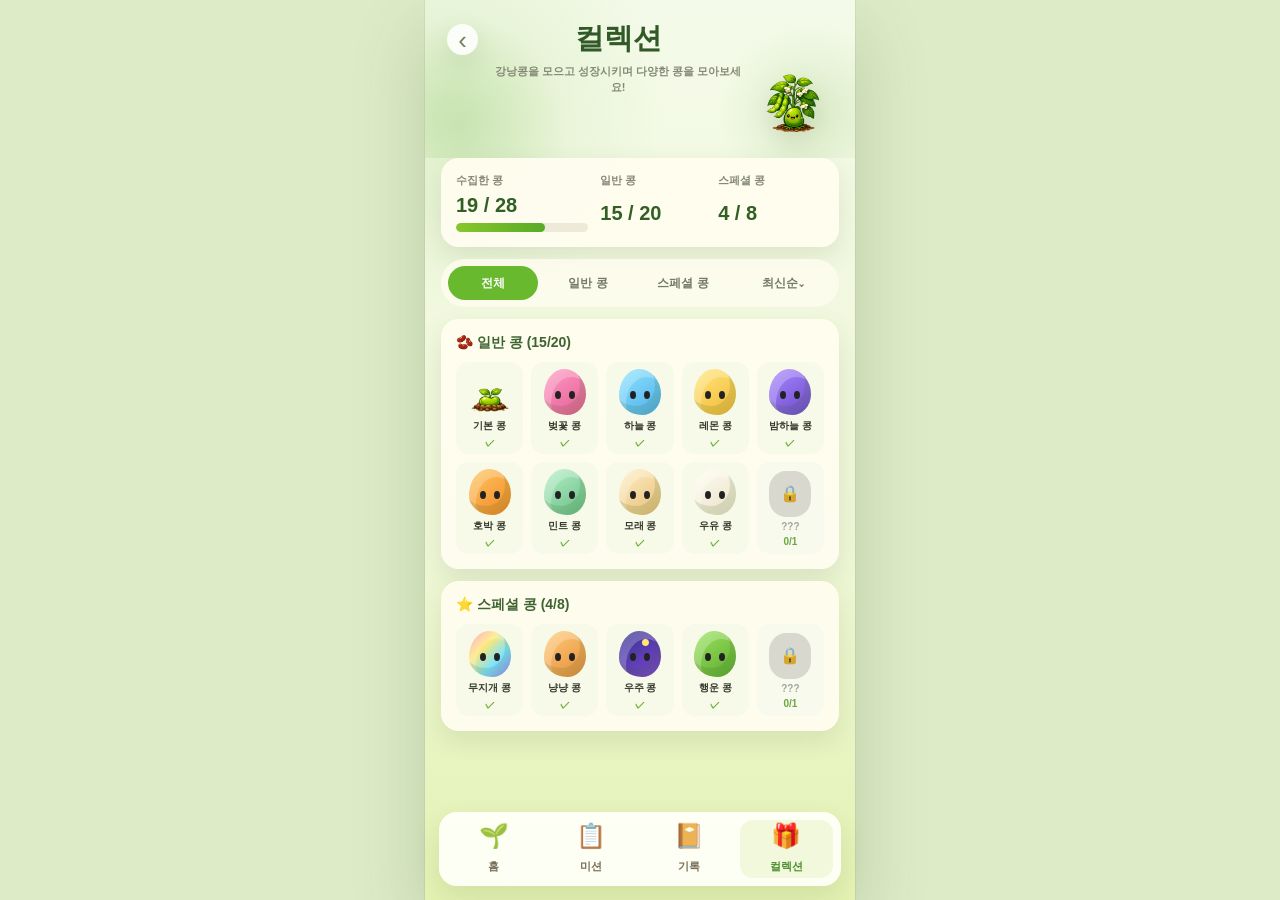
==== bean_grow_html/collection.html @ e089ffa1 "Add bean grow HTML app" ====
<!doctype html>
<html lang="ko">
  <head>
    <meta charset="utf-8" />
    <meta name="viewport" content="width=device-width, initial-scale=1" />
    <title>강낭콩 키우기 - 컬렉션</title>
    <link rel="stylesheet" href="./styles.css" />
  </head>
  <body>
    <main class="app" aria-label="컬렉션">
      <section class="screen screen-collection active">
        <header class="page-head">
          <button class="back" data-nav="home" aria-label="홈으로 이동">‹</button>
          <div>
            <h1>컬렉션</h1>
            <p>강낭콩을 모으고 성장시키며 다양한 콩을 모아보세요!</p>
          </div>
          <img src="./assets/bean-stage3.gif" alt="" />
        </header>
        <div class="content">
          <section class="collect-stats">
            <div><small>수집한 콩</small><strong>19 / 28</strong><div class="bar"><span style="width: 67%"></span></div></div>
            <div><small>일반 콩</small><strong>15 / 20</strong></div>
            <div><small>스페셜 콩</small><strong>4 / 8</strong></div>
          </section>
          <div class="tabs">
            <button class="active" data-filter="all">전체</button>
            <button data-filter="normal">일반 콩</button>
            <button data-filter="special">스페셜 콩</button>
            <button data-filter="latest">최신순⌄</button>
          </div>
          <section class="collection-group" data-group="normal">
            <h2>🫘 일반 콩 (15/20)</h2>
            <div class="bean-grid">
              <article><img src="./assets/bean-stage1.gif" alt="" /><b>기본 콩</b><span>✓</span></article>
              <article><div class="bean pink"></div><b>벚꽃 콩</b><span>✓</span></article>
              <article><div class="bean blue"></div><b>하늘 콩</b><span>✓</span></article>
              <article><div class="bean yellow"></div><b>레몬 콩</b><span>✓</span></article>
              <article><div class="bean purple"></div><b>밤하늘 콩</b><span>✓</span></article>
              <article><div class="bean orange"></div><b>호박 콩</b><span>✓</span></article>
              <article><div class="bean mint"></div><b>민트 콩</b><span>✓</span></article>
              <article><div class="bean cream"></div><b>모래 콩</b><span>✓</span></article>
              <article><div class="bean milk"></div><b>우유 콩</b><span>✓</span></article>
              <article class="locked"><div>🔒</div><b>???</b><span>0/1</span></article>
            </div>
          </section>
          <section class="collection-group" data-group="special">
            <h2>⭐ 스페셜 콩 (4/8)</h2>
            <div class="bean-grid special">
              <article><div class="bean rainbow"></div><b>무지개 콩</b><span>✓</span></article>
              <article><div class="bean cat"></div><b>냥냥 콩</b><span>✓</span></article>
              <article><div class="bean space"></div><b>우주 콩</b><span>✓</span></article>
              <article><div class="bean grape"></div><b>행운 콩</b><span>✓</span></article>
              <article class="locked"><div>🔒</div><b>???</b><span>0/1</span></article>
            </div>
          </section>
        </div>
      </section>

      <nav class="bottom-nav" aria-label="하단 메뉴">
        <a href="./index.html"><span>🌱</span>홈</a>
        <a href="./missions.html"><span>📋</span>미션</a>
        <a href="./records.html"><span>📔</span>기록</a>
        <a class="active" href="./collection.html"><span>🎁</span>컬렉션</a>
      </nav>
    </main>
    <script src="./script.js"></script>
  </body>
</html>
---- bean_grow_html/styles.css ----
:root {
  --green: #75b82a;
  --deep: #315f26;
  --mint: #e9f8e8;
  --cream: #fffdf0;
  --line: #ecead8;
  --text: #34372c;
  --muted: #858876;
  --shadow: 0 10px 26px rgba(70, 97, 47, 0.13);
}

* {
  box-sizing: border-box;
}

body {
  margin: 0;
  min-height: 100svh;
  display: grid;
  place-items: start center;
  background: #ddecc7;
  color: var(--text);
  font-family: Arial, "Apple SD Gothic Neo", "Malgun Gothic", sans-serif;
}

button {
  border: 0;
  font: inherit;
  cursor: pointer;
}

a {
  color: inherit;
  text-decoration: none;
}

.app {
  position: relative;
  width: min(100vw, 430px);
  min-height: 100svh;
  overflow: hidden;
  background:
    radial-gradient(circle at 5% 11%, rgba(149, 204, 105, 0.22), transparent 24%),
    linear-gradient(180deg, #f4fae9 0%, #eff7d7 62%, #e4f2b2 100%);
  box-shadow: 0 0 0 1px rgba(52, 55, 44, 0.06), 0 30px 70px rgba(49, 77, 32, 0.2);
}

.screen {
  display: none;
  min-height: 100svh;
  padding-bottom: 92px;
  animation: rise 280ms ease both;
}

.screen.active {
  display: block;
}

.content {
  position: relative;
  z-index: 2;
  padding: 0 16px 18px;
}

.sky {
  position: relative;
  min-height: 432px;
  background:
    radial-gradient(circle at 77% 25%, rgba(255, 255, 255, 0.9) 0 36px, transparent 37px),
    radial-gradient(circle at 95% 40%, rgba(255, 255, 255, 0.78) 0 58px, transparent 59px),
    linear-gradient(180deg, #ecfbfb 0%, #eef9de 52%, #cce98d 100%);
  overflow: hidden;
}

.sky::before,
.sky::after {
  content: "";
  position: absolute;
  left: -35px;
  right: -35px;
  bottom: 48px;
  height: 112px;
  border-radius: 50% 50% 0 0;
  background: #b8df83;
  opacity: 0.62;
}

.sky::after {
  bottom: 12px;
  background: #a9d972;
  transform: translateX(70px);
}

.weather {
  position: absolute;
  top: 18px;
  left: 18px;
  z-index: 3;
  width: 116px;
  padding: 13px 14px;
  display: grid;
  gap: 6px;
  border-radius: 14px;
  background: rgba(255, 255, 255, 0.8);
  box-shadow: var(--shadow);
}

.weather strong {
  font-size: 17px;
}

.weather span {
  color: #6f7468;
  font-size: 12px;
  font-weight: 700;
}

.gear {
  position: absolute;
  top: 18px;
  right: 22px;
  z-index: 3;
  width: 58px;
  height: 58px;
  border-radius: 50%;
  background: #fffaf0;
  color: #71684f;
  box-shadow: var(--shadow);
  font-size: 30px;
}

.garden {
  position: absolute;
  z-index: 2;
  left: 50%;
  bottom: 28px;
  width: 280px;
  height: 314px;
  transform: translateX(-50%);
  display: grid;
  place-items: end center;
}

.hero-bean {
  width: 236px;
  height: 260px;
  object-fit: contain;
  cursor: pointer;
  filter: drop-shadow(0 20px 20px rgba(62, 73, 28, 0.2));
  animation: idle 2.8s ease-in-out infinite;
}

.hero-bean:focus-visible {
  outline: 4px solid rgba(117, 184, 42, 0.45);
  outline-offset: 8px;
  border-radius: 28px;
}

.hero-bean.stage-pop {
  animation: pop 360ms ease both, idle 2.8s ease-in-out 360ms infinite;
}

.soil {
  position: absolute;
  bottom: 6px;
  width: 190px;
  height: 40px;
  border-radius: 50%;
  background: radial-gradient(ellipse at center, #704521 0 34%, #8d5b2c 35% 60%, rgba(104, 63, 28, 0.05) 61%);
  filter: blur(0.2px);
}

.water-can {
  position: absolute;
  right: 34px;
  bottom: 42px;
  z-index: 4;
  width: 62px;
  height: 62px;
  border-radius: 50%;
  background: #fff9e7;
  box-shadow: var(--shadow);
  font-size: 31px;
  touch-action: none;
  transition: transform 180ms ease, box-shadow 180ms ease;
}

.water-can.dragging {
  transform: scale(1.08);
  box-shadow: 0 18px 34px rgba(59, 91, 36, 0.24);
}

.water-effect {
  position: absolute;
  top: 50px;
  right: 94px;
  opacity: 0;
  font-size: 33px;
  transform: translateY(-8px);
  pointer-events: none;
}

.garden.watered .water-effect {
  animation: splash 850ms ease both;
}

.home-content {
  margin-top: -22px;
}

.level-panel,
.mission-panel,
.weekly-progress,
.calendar,
.done-list,
.summary,
.collect-stats,
.collection-group,
.settings-card,
.bonus {
  border-radius: 18px;
  background: rgba(255, 253, 240, 0.94);
  box-shadow: var(--shadow);
}

.level-panel {
  display: grid;
  grid-template-columns: 1fr auto 54px;
  gap: 12px;
  align-items: center;
  padding: 18px 20px;
}

.level {
  margin: 0 0 12px;
  color: #397532;
  font-size: 24px;
  font-weight: 900;
}

.exp {
  display: grid;
  gap: 7px;
  text-align: center;
  color: var(--deep);
  font-size: 12px;
}

.reward-icon {
  width: 54px;
  height: 54px;
  display: grid;
  place-items: center;
  border-radius: 50%;
  background: #f1f7dd;
  font-size: 30px;
}

.bar {
  height: 9px;
  overflow: hidden;
  border-radius: 999px;
  background: #edead8;
}

.bar span {
  display: block;
  height: 100%;
  border-radius: inherit;
  background: linear-gradient(90deg, #87c82b, #58aa26);
}

.mission-panel {
  margin-top: 12px;
  padding: 14px 12px 12px;
}

.mission-panel header,
.section-title,
.row-between {
  display: flex;
  align-items: center;
  justify-content: space-between;
  gap: 8px;
}

h1,
h2,
h3,
p {
  margin: 0;
}

.mission-panel h2,
.section-title h2,
.summary h2,
.collection-group h2,
.settings-card h2 {
  color: #3f6432;
  font-size: 14px;
  font-weight: 900;
}

.mission-panel header span,
.section-title span,
.page-head p,
.wide-quest p,
.setting-row em,
.collect-stats small,
.summary em {
  color: var(--muted);
  font-size: 11px;
  font-style: normal;
  font-weight: 700;
}

.quest {
  margin-top: 10px;
  min-height: 78px;
  display: grid;
  grid-template-columns: 50px 1fr auto 36px;
  gap: 10px;
  align-items: center;
  padding: 10px;
  border-radius: 14px;
  background: white;
  box-shadow: 0 5px 14px rgba(72, 83, 48, 0.07);
}

.quest-icon {
  width: 48px;
  height: 48px;
  display: grid;
  place-items: center;
  border-radius: 50%;
  font-size: 25px;
}

.green {
  background: #e9f8d8;
}

.blue {
  background: #e5f4ff;
}

.yellow {
  background: #fff6cc;
}

.clay {
  background: #f3ead7;
}

.quest-main {
  min-width: 0;
}

.quest-main h3,
.wide-quest h3 {
  margin-bottom: 8px;
  font-size: 13px;
  font-weight: 900;
}

.quest-main small {
  float: right;
  margin-top: -17px;
  color: var(--green);
  font-weight: 900;
}

.coin {
  display: grid;
  justify-items: center;
  color: #574f31;
  font-size: 20px;
}

.coin b {
  font-size: 10px;
}

.quest button {
  width: 36px;
  height: 36px;
  border-radius: 50%;
  background: #b9b7a1;
  color: white;
  font-size: 27px;
  font-weight: 900;
}

.quest.complete button {
  background: #65b82b;
}

.page-head {
  position: relative;
  min-height: 158px;
  padding: 24px 22px 18px;
  display: grid;
  grid-template-columns: 34px 1fr 78px;
  gap: 8px;
  align-items: start;
  background:
    radial-gradient(circle at 8% 80%, rgba(136, 194, 102, 0.28), transparent 26%),
    radial-gradient(circle at 90% 72%, rgba(122, 184, 87, 0.2), transparent 23%);
}

.page-head h1 {
  color: #325a29;
  font-size: 29px;
  line-height: 1;
  text-align: center;
  letter-spacing: 0;
}

.page-head p {
  margin-top: 11px;
  text-align: center;
  line-height: 1.45;
}

.page-head img {
  width: 76px;
  height: 86px;
  object-fit: contain;
  align-self: end;
  filter: drop-shadow(0 10px 12px rgba(65, 89, 39, 0.15));
}

.back {
  width: 31px;
  height: 31px;
  border-radius: 50%;
  background: rgba(255, 255, 255, 0.86);
  color: #758060;
  box-shadow: var(--shadow);
  font-size: 26px;
  line-height: 1;
}

.weekly-progress,
.calendar,
.done-list,
.summary,
.collect-stats,
.collection-group,
.settings-card,
.bonus {
  padding: 15px;
  margin-bottom: 12px;
}

.weekly-progress .bar {
  margin: 12px 0 17px;
}

.milestones {
  display: grid;
  grid-template-columns: repeat(3, 1fr);
  text-align: center;
  color: #7f816e;
  font-size: 12px;
  font-weight: 800;
}

.milestones span {
  display: grid;
  gap: 5px;
}

.milestones em {
  font-style: normal;
}

.mission-list {
  display: grid;
  gap: 10px;
  margin-top: 10px;
}

.wide-quest {
  display: grid;
  grid-template-columns: 18px 54px 1fr auto auto;
  gap: 9px;
  align-items: center;
  padding: 12px;
  border-radius: 15px;
  background: white;
  box-shadow: 0 5px 14px rgba(72, 83, 48, 0.07);
  touch-action: none;
  user-select: none;
}

.wide-quest button {
  grid-column: 5;
  min-width: 68px;
  padding: 8px 10px;
  border-radius: 999px;
  background: #79bd32;
  color: white;
  font-size: 12px;
  font-weight: 900;
}

.wide-quest .ghost {
  background: #f0f6dc;
  color: #4d8a2e;
}

.wide-quest strong {
  color: #4e7b32;
  font-size: 12px;
}

.drag-handle {
  color: #b4b79f;
  font-size: 15px;
  font-weight: 900;
  line-height: 1;
  cursor: grab;
}

.draggable-card.lifted {
  position: fixed;
  z-index: 30;
  pointer-events: none;
  transform: scale(1.02);
  box-shadow: 0 18px 35px rgba(57, 83, 34, 0.24);
}

.drag-placeholder {
  border-radius: 15px;
  background: rgba(117, 184, 42, 0.15);
  outline: 2px dashed rgba(117, 184, 42, 0.38);
}

.bonus {
  display: grid;
  grid-template-columns: 56px 1fr auto;
  gap: 10px;
  align-items: center;
  font-size: 12px;
  font-weight: 800;
}

.bonus img {
  width: 48px;
  height: 48px;
  object-fit: contain;
}

.calendar .weekdays,
.calendar .dates {
  display: grid;
  grid-template-columns: repeat(7, 1fr);
  gap: 6px;
  text-align: center;
}

.calendar-arrows {
  display: flex;
  gap: 6px;
}

.calendar-arrows button {
  width: 28px;
  height: 28px;
  border-radius: 50%;
  background: #f1f6df;
  color: #57783c;
  font-size: 20px;
  font-weight: 900;
}

.calendar .weekdays {
  margin: 18px 0 8px;
  color: #8b8f7c;
  font-size: 11px;
}

.dates span {
  position: relative;
  min-height: 34px;
  display: grid;
  place-items: center;
  border-radius: 50%;
  font-size: 12px;
  font-weight: 800;
}

.dates .muted {
  color: #c3c5b8;
}

.dates .sprout::after {
  content: "🌱";
  position: absolute;
  bottom: -3px;
  font-size: 11px;
}

.dates .today {
  background: #e4f5c8;
  color: #4b8d2b;
}

.dates.pulse {
  animation: rise 220ms ease both;
}

.legend {
  margin-top: 13px;
  display: flex;
  justify-content: center;
  gap: 12px;
  color: #858876;
  font-size: 10px;
  font-weight: 700;
}

.done-list article {
  margin-top: 9px;
  display: grid;
  grid-template-columns: 44px 1fr auto 28px;
  gap: 8px;
  align-items: center;
  padding: 10px;
  border-radius: 14px;
  background: white;
}

.done-list article span {
  width: 42px;
  height: 42px;
  display: grid;
  place-items: center;
  border-radius: 50%;
  background: #ecf7d8;
  font-size: 23px;
}

.done-list article p {
  font-size: 13px;
  font-weight: 900;
}

.done-list article b {
  font-size: 11px;
  color: #7d7145;
}

.done-list article i {
  display: grid;
  place-items: center;
  width: 26px;
  height: 26px;
  border-radius: 50%;
  background: #68b92e;
  color: white;
  font-style: normal;
  font-weight: 900;
}

.summary div {
  display: grid;
  grid-template-columns: repeat(4, 1fr);
  gap: 8px;
  margin-top: 14px;
  text-align: center;
}

.summary span {
  display: grid;
  gap: 6px;
}

.summary b {
  color: #4a8a2a;
  font-size: 17px;
}

.collect-stats {
  display: grid;
  grid-template-columns: 1.25fr 1fr 1fr;
  gap: 12px;
}

.collect-stats div {
  min-width: 0;
  display: grid;
  gap: 6px;
}

.collect-stats strong {
  color: #315f26;
  font-size: 20px;
}

.tabs {
  display: grid;
  grid-template-columns: 1fr 1fr 1fr 1.1fr;
  gap: 5px;
  margin: 0 0 12px;
  padding: 7px;
  border-radius: 999px;
  background: rgba(255, 253, 240, 0.82);
}

.tabs button {
  min-height: 34px;
  border-radius: 999px;
  background: transparent;
  color: #777a68;
  font-size: 12px;
  font-weight: 900;
}

.tabs .active {
  background: #68b92e;
  color: white;
}

.collection-group h2 {
  margin-bottom: 10px;
}

.collection-group.hidden {
  display: none;
}

.bean-grid {
  display: grid;
  grid-template-columns: repeat(5, 1fr);
  gap: 8px;
}

.bean-grid article {
  min-height: 86px;
  padding: 7px 4px 6px;
  display: grid;
  justify-items: center;
  align-content: center;
  gap: 4px;
  border-radius: 13px;
  background: #f7fae9;
}

.bean-grid img,
.bean {
  width: 42px;
  height: 46px;
  object-fit: contain;
}

.bean-grid b,
.bean-grid span {
  font-size: 10px;
}

.bean-grid span {
  color: #62ad2d;
  font-weight: 900;
}

.bean {
  position: relative;
  border-radius: 48% 52% 45% 55% / 58% 55% 45% 42%;
  background: linear-gradient(145deg, #aee947, #65bf2d);
  box-shadow: inset -6px -9px 0 rgba(53, 93, 24, 0.14), inset 7px 8px 0 rgba(255, 255, 255, 0.23);
}

.bean::before,
.bean::after {
  content: "";
  position: absolute;
  top: 22px;
  width: 6px;
  height: 8px;
  border-radius: 50%;
  background: #222;
}

.bean::before {
  left: 11px;
}

.bean::after {
  right: 11px;
}

.pink { background: linear-gradient(145deg, #ff9bc4, #e45e93); }
.blue { background: linear-gradient(145deg, #8fe4ff, #4eaee8); }
.yellow { background: linear-gradient(145deg, #ffe77c, #f2b837); }
.purple { background: linear-gradient(145deg, #a889ff, #6d49cb); }
.orange { background: linear-gradient(145deg, #ffc55f, #f18a27); }
.mint { background: linear-gradient(145deg, #b8efc8, #66bd85); }
.cream { background: linear-gradient(145deg, #fff0c7, #e6bd75); }
.milk { background: linear-gradient(145deg, #fffdf2, #e9e1c7); }
.rainbow { background: linear-gradient(135deg, #ff8bbd, #ffe775 34%, #7be3ff 66%, #9c85ff); }
.cat { background: linear-gradient(145deg, #ffcc77, #e58d3d); }
.space { background: radial-gradient(circle at 63% 25%, #ffe870 0 3px, transparent 4px), linear-gradient(145deg, #33328e, #7f47d3); }
.grape { background: linear-gradient(145deg, #9ce45d, #5da932); }

.locked {
  color: #a3a59b;
  filter: grayscale(0.2);
}

.locked div {
  width: 42px;
  height: 46px;
  display: grid;
  place-items: center;
  border-radius: 40%;
  background: #d8d8cd;
}

.settings-card {
  display: grid;
  gap: 12px;
}

.select-row,
.setting-row,
.account,
.menu-list button {
  min-height: 48px;
  display: flex;
  align-items: center;
  justify-content: space-between;
  gap: 12px;
  padding: 9px 12px;
  border-radius: 13px;
  background: white;
  color: var(--text);
}

.select-row button,
.account b {
  padding: 8px 12px;
  border-radius: 999px;
  background: #ecf7d9;
  color: #4b8b2a;
  font-size: 12px;
  font-weight: 900;
}

.setting-row span {
  display: grid;
  gap: 4px;
}

input[type="checkbox"] {
  width: 42px;
  height: 24px;
  accent-color: var(--green);
}

.slider {
  height: 8px;
  margin: 4px 14px 2px;
  overflow: hidden;
  border-radius: 999px;
  background: #e5ead4;
}

.slider span {
  display: block;
  height: 100%;
  background: #76b72d;
}

.account {
  width: 100%;
  text-align: left;
  font-weight: 900;
}

.account.google::before {
  content: "G";
  color: #2c7be5;
}

.account.apple::before {
  content: "●";
}

.menu-list button {
  width: 100%;
  color: #555947;
  font-size: 13px;
  font-weight: 800;
}

.bottom-nav {
  position: fixed;
  z-index: 10;
  left: 50%;
  bottom: 14px;
  width: min(calc(100vw - 28px), 402px);
  height: 74px;
  display: grid;
  grid-template-columns: repeat(4, 1fr);
  gap: 4px;
  padding: 8px;
  transform: translateX(-50%);
  border-radius: 18px;
  background: rgba(255, 255, 247, 0.96);
  box-shadow: var(--shadow);
}

.bottom-nav button,
.bottom-nav a {
  display: grid;
  place-items: center;
  gap: 3px;
  border-radius: 13px;
  background: transparent;
  color: #756d55;
  font-size: 11px;
  font-weight: 900;
}

.bottom-nav button span,
.bottom-nav a span {
  font-size: 24px;
  line-height: 1;
}

.bottom-nav .active {
  background: #f1f8dc;
  color: #4d8f2d;
}

@keyframes rise {
  from {
    opacity: 0;
    transform: translateY(8px);
  }
  to {
    opacity: 1;
    transform: translateY(0);
  }
}

@keyframes idle {
  0%,
  100% {
    transform: translateY(0) scale(1);
  }
  50% {
    transform: translateY(-5px) scale(1.015);
  }
}

@keyframes splash {
  0% {
    opacity: 0;
    transform: translateY(-10px) scale(0.8);
  }
  35% {
    opacity: 1;
    transform: translateY(0) scale(1);
  }
  100% {
    opacity: 0;
    transform: translateY(22px) scale(0.9);
  }
}

@keyframes pop {
  0% {
    transform: scale(0.92);
  }
  65% {
    transform: scale(1.06);
  }
  100% {
    transform: scale(1);
  }
}

@media (max-width: 360px) {
  .quest {
    grid-template-columns: 44px 1fr 32px;
  }

  .quest .coin {
    display: none;
  }

  .wide-quest {
    grid-template-columns: 16px 46px 1fr;
  }

  .wide-quest strong,
  .wide-quest button {
    grid-column: 3;
    justify-self: start;
  }

  .bean-grid {
    grid-template-columns: repeat(4, 1fr);
  }
}
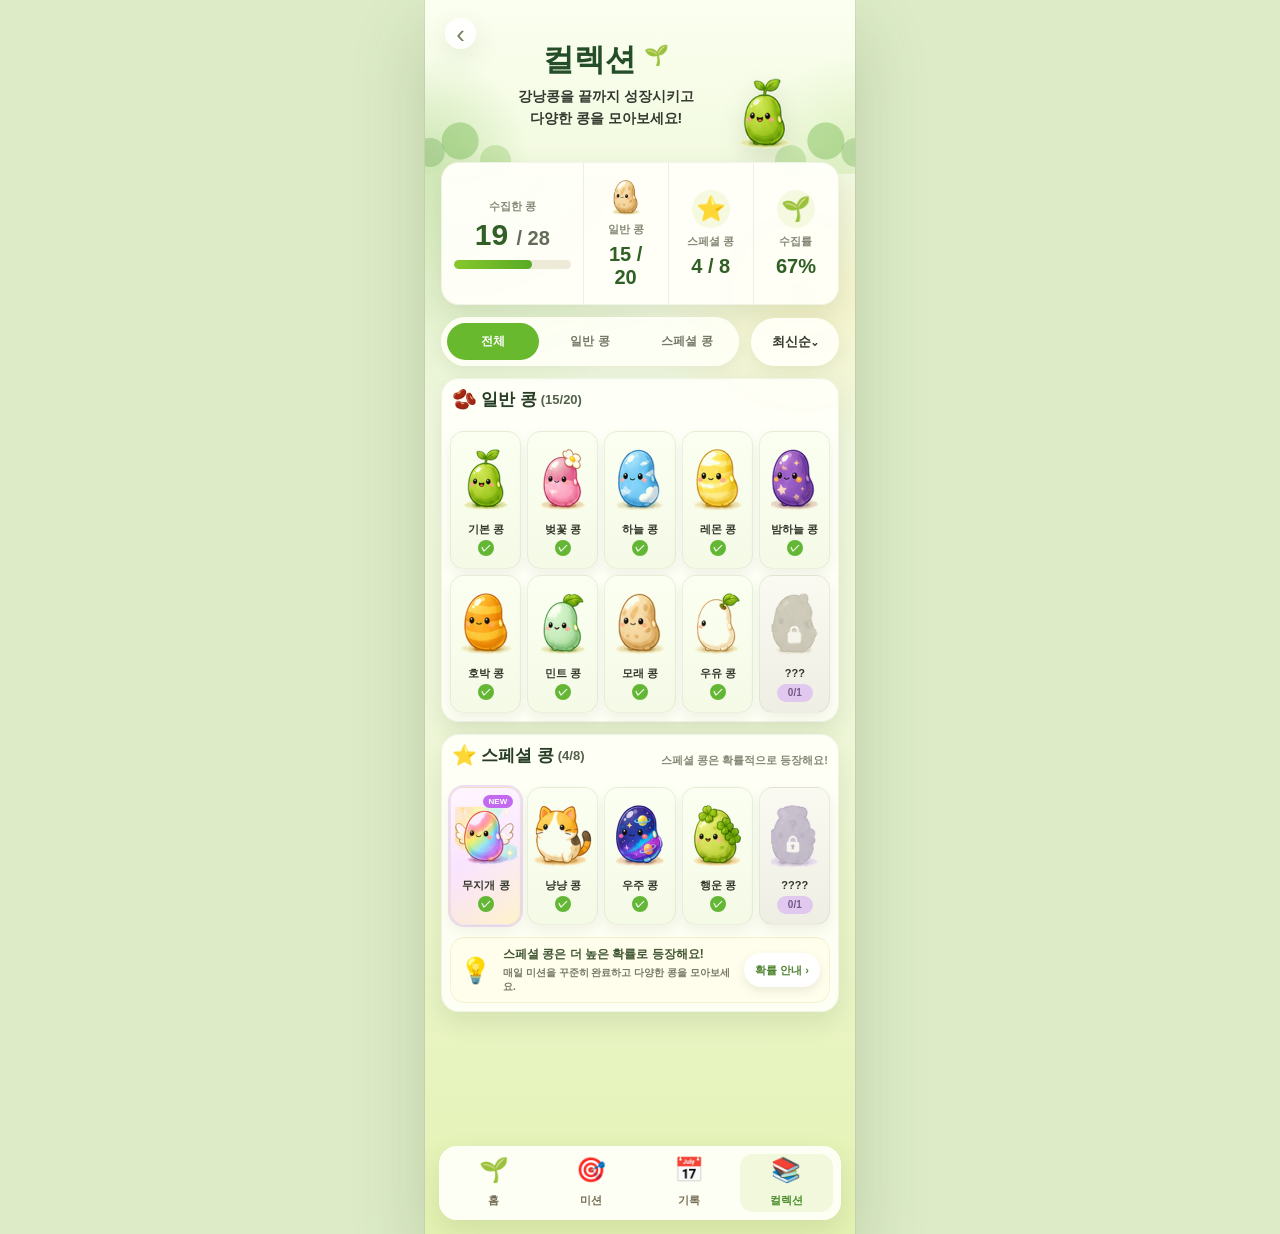
==== commit 766a482a: "Update bean grow app prototype" ====
--- a/bean_grow_html/collection.html
+++ b/bean_grow_html/collection.html
@@ -7,61 +7,94 @@
     <link rel="stylesheet" href="./styles.css" />
   </head>
   <body>
-    <main class="app" aria-label="컬렉션">
+    <main class="app" aria-label="강낭콩 컬렉션">
       <section class="screen screen-collection active">
-        <header class="page-head">
+        <header class="page-head collection-head">
           <button class="back" data-nav="home" aria-label="홈으로 이동">‹</button>
-          <div>
-            <h1>컬렉션</h1>
-            <p>강낭콩을 모으고 성장시키며 다양한 콩을 모아보세요!</p>
+          <div class="collection-title">
+            <h1>컬렉션 <span>🌱</span></h1>
+            <p>강낭콩을 끝까지 성장시키고<br />다양한 콩을 모아보세요!</p>
           </div>
-          <img src="./assets/bean-stage3.gif" alt="" />
+          <img class="collection-mascot" src="./assets/beans/basic.png" alt="기본 강낭콩 캐릭터" />
         </header>
-        <div class="content">
-          <section class="collect-stats">
-            <div><small>수집한 콩</small><strong>19 / 28</strong><div class="bar"><span style="width: 67%"></span></div></div>
-            <div><small>일반 콩</small><strong>15 / 20</strong></div>
-            <div><small>스페셜 콩</small><strong>4 / 8</strong></div>
-          </section>
-          <div class="tabs">
-            <button class="active" data-filter="all">전체</button>
-            <button data-filter="normal">일반 콩</button>
-            <button data-filter="special">스페셜 콩</button>
-            <button data-filter="latest">최신순⌄</button>
-          </div>
-          <section class="collection-group" data-group="normal">
-            <h2>🫘 일반 콩 (15/20)</h2>
-            <div class="bean-grid">
-              <article><img src="./assets/bean-stage1.gif" alt="" /><b>기본 콩</b><span>✓</span></article>
-              <article><div class="bean pink"></div><b>벚꽃 콩</b><span>✓</span></article>
-              <article><div class="bean blue"></div><b>하늘 콩</b><span>✓</span></article>
-              <article><div class="bean yellow"></div><b>레몬 콩</b><span>✓</span></article>
-              <article><div class="bean purple"></div><b>밤하늘 콩</b><span>✓</span></article>
-              <article><div class="bean orange"></div><b>호박 콩</b><span>✓</span></article>
-              <article><div class="bean mint"></div><b>민트 콩</b><span>✓</span></article>
-              <article><div class="bean cream"></div><b>모래 콩</b><span>✓</span></article>
-              <article><div class="bean milk"></div><b>우유 콩</b><span>✓</span></article>
-              <article class="locked"><div>🔒</div><b>???</b><span>0/1</span></article>
+
+        <div class="content collection-content">
+          <section class="collect-stats stats-card" aria-label="수집 현황">
+            <div class="primary-stat">
+              <small>수집한 콩</small>
+              <strong>19 <em>/ 28</em></strong>
+              <div class="bar"><span style="width: 67%"></span></div>
+            </div>
+            <div class="stat-item">
+              <img src="./assets/beans/sand.png" alt="" />
+              <small>일반 콩</small>
+              <strong>15 / 20</strong>
+            </div>
+            <div class="stat-item">
+              <span class="stat-symbol">⭐</span>
+              <small>스페셜 콩</small>
+              <strong>4 / 8</strong>
+            </div>
+            <div class="stat-item">
+              <span class="stat-symbol">🌱</span>
+              <small>수집률</small>
+              <strong>67%</strong>
             </div>
           </section>
+
+          <div class="collection-controls">
+            <div class="tabs">
+              <button class="active" data-filter="all">전체</button>
+              <button data-filter="normal">일반 콩</button>
+              <button data-filter="special">스페셜 콩</button>
+            </div>
+            <button class="sort-button" type="button">최신순⌄</button>
+          </div>
+
+          <section class="collection-group" data-group="normal">
+            <div class="section-title">
+              <h2><span>🫘</span> 일반 콩 <em>(15/20)</em></h2>
+            </div>
+            <div class="bean-grid">
+              <article class="bean-card owned"><img src="./assets/beans/basic.png" alt="기본 콩" /><b>기본 콩</b><span>✓</span></article>
+              <article class="bean-card owned"><img src="./assets/beans/blossom.png" alt="벚꽃 콩" /><b>벚꽃 콩</b><span>✓</span></article>
+              <article class="bean-card owned"><img src="./assets/beans/sky.png" alt="하늘 콩" /><b>하늘 콩</b><span>✓</span></article>
+              <article class="bean-card owned"><img src="./assets/beans/lemon.png" alt="레몬 콩" /><b>레몬 콩</b><span>✓</span></article>
+              <article class="bean-card owned"><img src="./assets/beans/night.png" alt="밤하늘 콩" /><b>밤하늘 콩</b><span>✓</span></article>
+              <article class="bean-card owned"><img src="./assets/beans/sunset.png" alt="호박 콩" /><b>호박 콩</b><span>✓</span></article>
+              <article class="bean-card owned"><img src="./assets/beans/mint.png" alt="민트 콩" /><b>민트 콩</b><span>✓</span></article>
+              <article class="bean-card owned"><img src="./assets/beans/sand.png" alt="모래 콩" /><b>모래 콩</b><span>✓</span></article>
+              <article class="bean-card owned"><img src="./assets/beans/milk.png" alt="우유 콩" /><b>우유 콩</b><span>✓</span></article>
+              <article class="bean-card locked"><img src="./assets/beans/locked-normal.png" alt="잠긴 콩" /><b>???</b><span>0/1</span></article>
+            </div>
+          </section>
+
           <section class="collection-group" data-group="special">
-            <h2>⭐ 스페셜 콩 (4/8)</h2>
+            <div class="section-title">
+              <h2><span>⭐</span> 스페셜 콩 <em>(4/8)</em></h2>
+              <span>스페셜 콩은 확률적으로 등장해요!</span>
+            </div>
             <div class="bean-grid special">
-              <article><div class="bean rainbow"></div><b>무지개 콩</b><span>✓</span></article>
-              <article><div class="bean cat"></div><b>냥냥 콩</b><span>✓</span></article>
-              <article><div class="bean space"></div><b>우주 콩</b><span>✓</span></article>
-              <article><div class="bean grape"></div><b>행운 콩</b><span>✓</span></article>
-              <article class="locked"><div>🔒</div><b>???</b><span>0/1</span></article>
+              <article class="bean-card owned new"><img src="./assets/beans/rainbow.png" alt="무지개 콩" /><b>무지개 콩</b><span>✓</span></article>
+              <article class="bean-card owned"><img src="./assets/beans/cat.png" alt="냥냥 콩" /><b>냥냥 콩</b><span>✓</span></article>
+              <article class="bean-card owned"><img src="./assets/beans/space.png" alt="우주 콩" /><b>우주 콩</b><span>✓</span></article>
+              <article class="bean-card owned"><img src="./assets/beans/lucky.png" alt="행운 콩" /><b>행운 콩</b><span>✓</span></article>
+              <article class="bean-card locked"><img src="./assets/beans/locked-special.png" alt="잠긴 스페셜 콩" /><b>????</b><span>0/1</span></article>
             </div>
+            <aside class="probability-note">
+              <span>💡</span>
+              <p><b>스페셜 콩은 더 높은 확률로 등장해요!</b><small>매일 미션을 꾸준히 완료하고 다양한 콩을 모아보세요.</small></p>
+              <button type="button">확률 안내 ›</button>
+            </aside>
           </section>
         </div>
       </section>
 
       <nav class="bottom-nav" aria-label="하단 메뉴">
         <a href="./index.html"><span>🌱</span>홈</a>
-        <a href="./missions.html"><span>📋</span>미션</a>
-        <a href="./records.html"><span>📔</span>기록</a>
-        <a class="active" href="./collection.html"><span>🎁</span>컬렉션</a>
+        <a href="./missions.html"><span>🎯</span>미션</a>
+        <a href="./records.html"><span>📅</span>기록</a>
+        <a class="active" href="./collection.html"><span>📚</span>컬렉션</a>
       </nav>
     </main>
     <script src="./script.js"></script>
--- a/bean_grow_html/styles.css
+++ b/bean_grow_html/styles.css
@@ -158,16 +158,6 @@
 
 .hero-bean.stage-pop {
   animation: pop 360ms ease both, idle 2.8s ease-in-out 360ms infinite;
-}
-
-.soil {
-  position: absolute;
-  bottom: 6px;
-  width: 190px;
-  height: 40px;
-  border-radius: 50%;
-  background: radial-gradient(ellipse at center, #704521 0 34%, #8d5b2c 35% 60%, rgba(104, 63, 28, 0.05) 61%);
-  filter: blur(0.2px);
 }
 
 .water-can {
@@ -1006,3 +996,657 @@
     grid-template-columns: repeat(4, 1fr);
   }
 }
+
+.screen-collection {
+  background:
+    radial-gradient(circle at 8% 12%, rgba(155, 205, 102, 0.22), transparent 26%),
+    radial-gradient(circle at 88% 26%, rgba(255, 214, 97, 0.2), transparent 17%);
+}
+
+.collection-head {
+  min-height: 174px;
+  grid-template-columns: 40px 1fr 108px;
+  padding: 18px 20px 18px;
+  overflow: hidden;
+  background:
+    radial-gradient(circle at 0% 92%, rgba(121, 184, 78, 0.32), transparent 23%),
+    radial-gradient(circle at 100% 88%, rgba(150, 205, 90, 0.24), transparent 22%),
+    linear-gradient(180deg, #fbfff0 0%, #f2fadf 100%);
+}
+
+.collection-head::before,
+.collection-head::after {
+  content: "";
+  position: absolute;
+  bottom: -26px;
+  width: 136px;
+  height: 82px;
+  border-radius: 60% 60% 0 0;
+  background:
+    radial-gradient(circle at 20% 42%, rgba(82, 151, 59, 0.28) 0 14px, transparent 15px),
+    radial-gradient(circle at 42% 28%, rgba(113, 183, 75, 0.42) 0 18px, transparent 19px),
+    radial-gradient(circle at 68% 52%, rgba(126, 193, 83, 0.3) 0 15px, transparent 16px);
+  pointer-events: none;
+}
+
+.collection-head::before {
+  left: -22px;
+}
+
+.collection-head::after {
+  right: -28px;
+  transform: scaleX(-1);
+}
+
+.collection-title {
+  align-self: center;
+  position: relative;
+  z-index: 1;
+}
+
+.collection-title h1 {
+  color: #244d28;
+  font-size: 31px;
+  line-height: 1;
+  text-align: center;
+}
+
+.collection-title h1 span {
+  font-size: 20px;
+  vertical-align: 8px;
+}
+
+.collection-title p {
+  color: #32392f;
+  font-size: 14px;
+  line-height: 1.55;
+  text-align: center;
+}
+
+.collection-mascot {
+  position: relative;
+  z-index: 1;
+  width: 112px;
+  height: 122px;
+  align-self: end;
+  object-fit: contain;
+  filter: drop-shadow(0 13px 14px rgba(72, 112, 42, 0.2));
+}
+
+.collection-content {
+  margin-top: -12px;
+}
+
+.screen-collection .stats-card {
+  grid-template-columns: 1.65fr 1fr 1fr 1fr;
+  gap: 0;
+  padding: 0;
+  overflow: hidden;
+  border: 1px solid rgba(78, 118, 48, 0.08);
+  background: rgba(255, 255, 248, 0.96);
+}
+
+.screen-collection .stats-card > div {
+  min-height: 116px;
+  padding: 15px 12px;
+  display: grid;
+  align-content: center;
+  justify-items: center;
+  gap: 6px;
+  text-align: center;
+}
+
+.screen-collection .stats-card > div + div {
+  border-left: 1px solid rgba(110, 125, 82, 0.12);
+}
+
+.screen-collection .primary-stat {
+  justify-items: start;
+  text-align: left;
+  padding-left: 18px;
+}
+
+.screen-collection .primary-stat strong {
+  font-size: 30px;
+  line-height: 1;
+}
+
+.screen-collection .primary-stat em {
+  color: #656b5a;
+  font-size: 20px;
+  font-style: normal;
+  font-weight: 800;
+}
+
+.screen-collection .primary-stat .bar {
+  width: 100%;
+  margin-top: 4px;
+}
+
+.stat-item img {
+  width: 38px;
+  height: 38px;
+  object-fit: contain;
+}
+
+.stat-symbol {
+  width: 38px;
+  height: 38px;
+  display: grid;
+  place-items: center;
+  border-radius: 50%;
+  background: #f5f9df;
+  font-size: 24px;
+}
+
+.collection-controls {
+  display: grid;
+  grid-template-columns: 1fr auto;
+  gap: 12px;
+  align-items: center;
+  margin-bottom: 12px;
+}
+
+.collection-controls .tabs {
+  grid-template-columns: repeat(3, 1fr);
+  margin: 0;
+  padding: 6px;
+  background: rgba(255, 255, 247, 0.9);
+  box-shadow: 0 5px 15px rgba(71, 92, 49, 0.08);
+}
+
+.collection-controls .tabs button {
+  min-height: 37px;
+}
+
+.sort-button {
+  min-width: 88px;
+  min-height: 48px;
+  padding: 0 14px;
+  border-radius: 999px;
+  background: rgba(255, 255, 247, 0.94);
+  color: #34372c;
+  box-shadow: 0 5px 15px rgba(71, 92, 49, 0.09);
+  font-size: 13px;
+  font-weight: 900;
+}
+
+.screen-collection .collection-group {
+  padding: 8px;
+  border: 1px solid rgba(78, 118, 48, 0.08);
+  background: rgba(255, 255, 248, 0.92);
+}
+
+.screen-collection .section-title {
+  margin: 0 2px 10px;
+}
+
+.screen-collection .section-title h2 {
+  display: flex;
+  align-items: center;
+  gap: 4px;
+  color: #273d25;
+  font-size: 17px;
+}
+
+.screen-collection .section-title h2 span {
+  font-size: 20px;
+}
+
+.screen-collection .section-title h2 em {
+  color: #53614d;
+  font-size: 13px;
+  font-style: normal;
+}
+
+.screen-collection .bean-grid {
+  grid-template-columns: repeat(5, minmax(0, 1fr));
+  gap: 6px;
+}
+
+.screen-collection .bean-card {
+  position: relative;
+  min-height: 138px;
+  padding: 7px 2px 8px;
+  align-content: start;
+  border: 1px solid rgba(113, 139, 72, 0.12);
+  border-radius: 14px;
+  background: linear-gradient(180deg, #fbfff1 0%, #f5fae7 100%);
+  box-shadow: 0 6px 13px rgba(78, 91, 50, 0.08);
+}
+
+.screen-collection .bean-card img {
+  width: 66px;
+  height: 80px;
+  object-fit: contain;
+  transform: translateY(0);
+}
+
+.screen-collection .bean-card b {
+  color: #34372c;
+  font-size: 11px;
+  line-height: 1.15;
+}
+
+.screen-collection .bean-card span {
+  width: 16px;
+  height: 16px;
+  display: grid;
+  place-items: center;
+  border-radius: 50%;
+  background: #63b735;
+  color: white;
+  font-size: 10px;
+  line-height: 1;
+}
+
+.screen-collection .bean-card.new {
+  background:
+    linear-gradient(180deg, rgba(255, 255, 255, 0.62), rgba(255, 255, 255, 0.05)),
+    linear-gradient(145deg, #ffe7ff 0%, #f7d9ff 45%, #fff4c7 100%);
+  outline: 2px solid rgba(196, 108, 234, 0.22);
+}
+
+.screen-collection .bean-card.new::after {
+  content: "NEW";
+  position: absolute;
+  top: 7px;
+  right: 7px;
+  padding: 2px 6px;
+  border-radius: 999px;
+  background: #c36af0;
+  color: white;
+  font-size: 8px;
+  font-weight: 900;
+}
+
+.screen-collection .bean-card.locked {
+  background: linear-gradient(180deg, #fbfaf0, #efeee2);
+  color: #9b9a8f;
+}
+
+.screen-collection .bean-card.locked img {
+  opacity: 0.82;
+}
+
+.screen-collection .bean-card.locked span {
+  width: auto;
+  min-width: 36px;
+  height: 18px;
+  padding: 0 8px;
+  border-radius: 999px;
+  background: #e4c6f7;
+  color: #7b5790;
+}
+
+.probability-note {
+  margin-top: 12px;
+  min-height: 58px;
+  display: grid;
+  grid-template-columns: 34px 1fr auto;
+  gap: 9px;
+  align-items: center;
+  padding: 9px 10px;
+  border-radius: 15px;
+  background: #fffdec;
+  box-shadow: inset 0 0 0 1px rgba(220, 199, 111, 0.24);
+}
+
+.probability-note > span {
+  font-size: 25px;
+}
+
+.probability-note p {
+  display: grid;
+  gap: 3px;
+}
+
+.probability-note b {
+  color: #415733;
+  font-size: 12px;
+}
+
+.probability-note small {
+  color: #777a68;
+  font-size: 10px;
+  font-weight: 700;
+}
+
+.probability-note button {
+  min-height: 34px;
+  padding: 0 11px;
+  border-radius: 999px;
+  background: #ffffff;
+  color: #4f8330;
+  box-shadow: 0 4px 10px rgba(71, 92, 49, 0.1);
+  font-size: 11px;
+  font-weight: 900;
+}
+
+.app:has(.screen-collection),
+.app:has(.screen-missions),
+.app:has(.screen-records) {
+  padding-bottom: 14px;
+}
+
+.app:has(.screen-collection) .bottom-nav,
+.app:has(.screen-missions) .bottom-nav,
+.app:has(.screen-records) .bottom-nav {
+  position: relative;
+  left: auto;
+  bottom: auto;
+  margin: 12px auto 0;
+  transform: none;
+}
+
+.home-mission-list {
+  display: grid;
+  gap: 10px;
+}
+
+.home-check-summary {
+  margin: 12px 0;
+  display: grid;
+  grid-template-columns: 1fr 1fr auto;
+  gap: 8px;
+  align-items: center;
+}
+
+.home-check-summary div,
+.home-check-summary a {
+  min-height: 58px;
+  display: grid;
+  place-items: center;
+  gap: 2px;
+  border-radius: 14px;
+  background: #fffef8;
+  box-shadow: inset 0 0 0 1px rgba(96, 143, 53, 0.08);
+}
+
+.home-check-summary strong {
+  color: #356b2d;
+  font-size: 23px;
+  line-height: 1;
+}
+
+.home-check-summary span {
+  color: #858876;
+  font-size: 10px;
+  font-weight: 800;
+}
+
+.home-check-summary a {
+  min-width: 82px;
+  padding: 0 10px;
+  background: #68b92e;
+  color: white;
+  font-size: 12px;
+  font-weight: 900;
+}
+
+.home-check-item {
+  min-height: 72px;
+  display: grid;
+  grid-template-columns: 48px 1fr 58px;
+  gap: 10px;
+  align-items: center;
+  padding: 10px;
+  border-radius: 14px;
+  background: #ffffff;
+  box-shadow: 0 5px 14px rgba(72, 83, 48, 0.07);
+}
+
+.home-check-item h3 {
+  margin-bottom: 5px;
+  font-size: 13px;
+  font-weight: 900;
+  line-height: 1.25;
+}
+
+.home-check-item p {
+  color: #858876;
+  font-size: 11px;
+  font-weight: 800;
+}
+
+.home-check-item button,
+.home-check-empty a {
+  min-height: 36px;
+  border-radius: 999px;
+  background: #68b92e;
+  color: white;
+  font-size: 12px;
+  font-weight: 900;
+}
+
+.home-check-item button:disabled {
+  background: #e7f4dc;
+  color: #4d8a2e;
+}
+
+.home-check-empty {
+  min-height: 122px;
+  display: grid;
+  place-items: center;
+  gap: 8px;
+  padding: 18px;
+  border-radius: 14px;
+  background: #fffef8;
+  text-align: center;
+}
+
+.home-check-empty span {
+  font-size: 32px;
+}
+
+.home-check-empty p {
+  color: #5f6558;
+  font-size: 13px;
+  font-weight: 900;
+}
+
+.home-check-empty a {
+  min-width: 104px;
+  display: grid;
+  place-items: center;
+  padding: 0 14px;
+}
+
+.home-check-empty.complete {
+  background: #f8fff0;
+  box-shadow: inset 0 0 0 1px rgba(101, 184, 43, 0.18);
+}
+
+.mission-check-card {
+  grid-template-columns: 52px 1fr auto 72px;
+}
+
+.mission-check-card .quest-main p {
+  margin: -2px 0 9px;
+  line-height: 1.35;
+}
+
+.mission-check-card button {
+  grid-column: auto;
+}
+
+.mission-check-card.complete,
+.quest.complete {
+  background: #f8fff0;
+  box-shadow: inset 0 0 0 1px rgba(101, 184, 43, 0.22), 0 5px 14px rgba(72, 83, 48, 0.07);
+}
+
+.mission-check-card.complete button,
+.quest.complete button {
+  background: #e7f4dc;
+  color: #4d8a2e;
+}
+
+.reset-progress {
+  min-height: 36px;
+  padding: 0 12px;
+  border-radius: 999px;
+  background: #f0f6dc;
+  color: #4d8a2e;
+  font-size: 12px;
+  font-weight: 900;
+}
+
+.photo-album {
+  padding: 15px;
+  margin-bottom: 12px;
+  border-radius: 18px;
+  background: rgba(255, 253, 240, 0.94);
+  box-shadow: var(--shadow);
+}
+
+.photo-album h2 {
+  color: #3f6432;
+  font-size: 14px;
+  font-weight: 900;
+}
+
+.album-empty,
+.empty-state {
+  margin-top: 12px;
+  display: grid;
+  place-items: center;
+  gap: 8px;
+  min-height: 104px;
+  border-radius: 14px;
+  background: #fffef5;
+  color: #7a7d6a;
+  text-align: center;
+  font-size: 12px;
+  font-weight: 800;
+}
+
+.album-empty span {
+  font-size: 28px;
+}
+
+.event-modal {
+  position: fixed;
+  z-index: 40;
+  inset: 0;
+  display: grid;
+  place-items: center;
+  padding: 24px;
+  background: rgba(37, 57, 28, 0.34);
+  animation: rise 180ms ease both;
+}
+
+.event-card {
+  width: min(100%, 340px);
+  display: grid;
+  justify-items: center;
+  gap: 10px;
+  padding: 24px 20px 18px;
+  border-radius: 22px;
+  background: #fffdf0;
+  box-shadow: 0 24px 60px rgba(42, 60, 30, 0.32);
+  text-align: center;
+}
+
+.event-card > span {
+  width: 74px;
+  height: 74px;
+  display: grid;
+  place-items: center;
+  border-radius: 50%;
+  background: #edf8d9;
+  font-size: 42px;
+}
+
+.event-card h2 {
+  color: #315f26;
+  font-size: 22px;
+}
+
+.event-card p {
+  color: #6b705f;
+  font-size: 13px;
+  line-height: 1.55;
+  font-weight: 800;
+}
+
+.event-card button {
+  min-width: 120px;
+  min-height: 42px;
+  margin-top: 4px;
+  border-radius: 999px;
+  background: #68b92e;
+  color: white;
+  font-weight: 900;
+}
+
+@media (max-width: 360px) {
+  .collection-head {
+    grid-template-columns: 34px 1fr 88px;
+    padding-inline: 14px;
+  }
+
+  .collection-title h1 {
+    font-size: 27px;
+  }
+
+  .collection-title p {
+    font-size: 12px;
+  }
+
+  .collection-mascot {
+    width: 92px;
+    height: 104px;
+  }
+
+  .screen-collection .stats-card {
+    grid-template-columns: 1.35fr 1fr 1fr 1fr;
+  }
+
+  .screen-collection .stats-card > div {
+    padding-inline: 7px;
+  }
+
+  .collection-controls {
+    grid-template-columns: 1fr;
+  }
+
+  .sort-button {
+    justify-self: end;
+    min-height: 38px;
+  }
+
+  .screen-collection .bean-grid {
+    grid-template-columns: repeat(5, minmax(0, 1fr));
+    gap: 5px;
+  }
+
+  .screen-collection .bean-card {
+    min-height: 122px;
+  }
+
+  .screen-collection .bean-card img {
+    width: 54px;
+    height: 64px;
+    transform: none;
+  }
+
+  .probability-note {
+    grid-template-columns: 28px 1fr;
+  }
+
+  .probability-note button {
+    grid-column: 2;
+    justify-self: start;
+  }
+
+  .mission-check-card {
+    grid-template-columns: 46px 1fr;
+  }
+
+  .mission-check-card strong,
+  .mission-check-card button {
+    grid-column: 2;
+    justify-self: start;
+  }
+}
